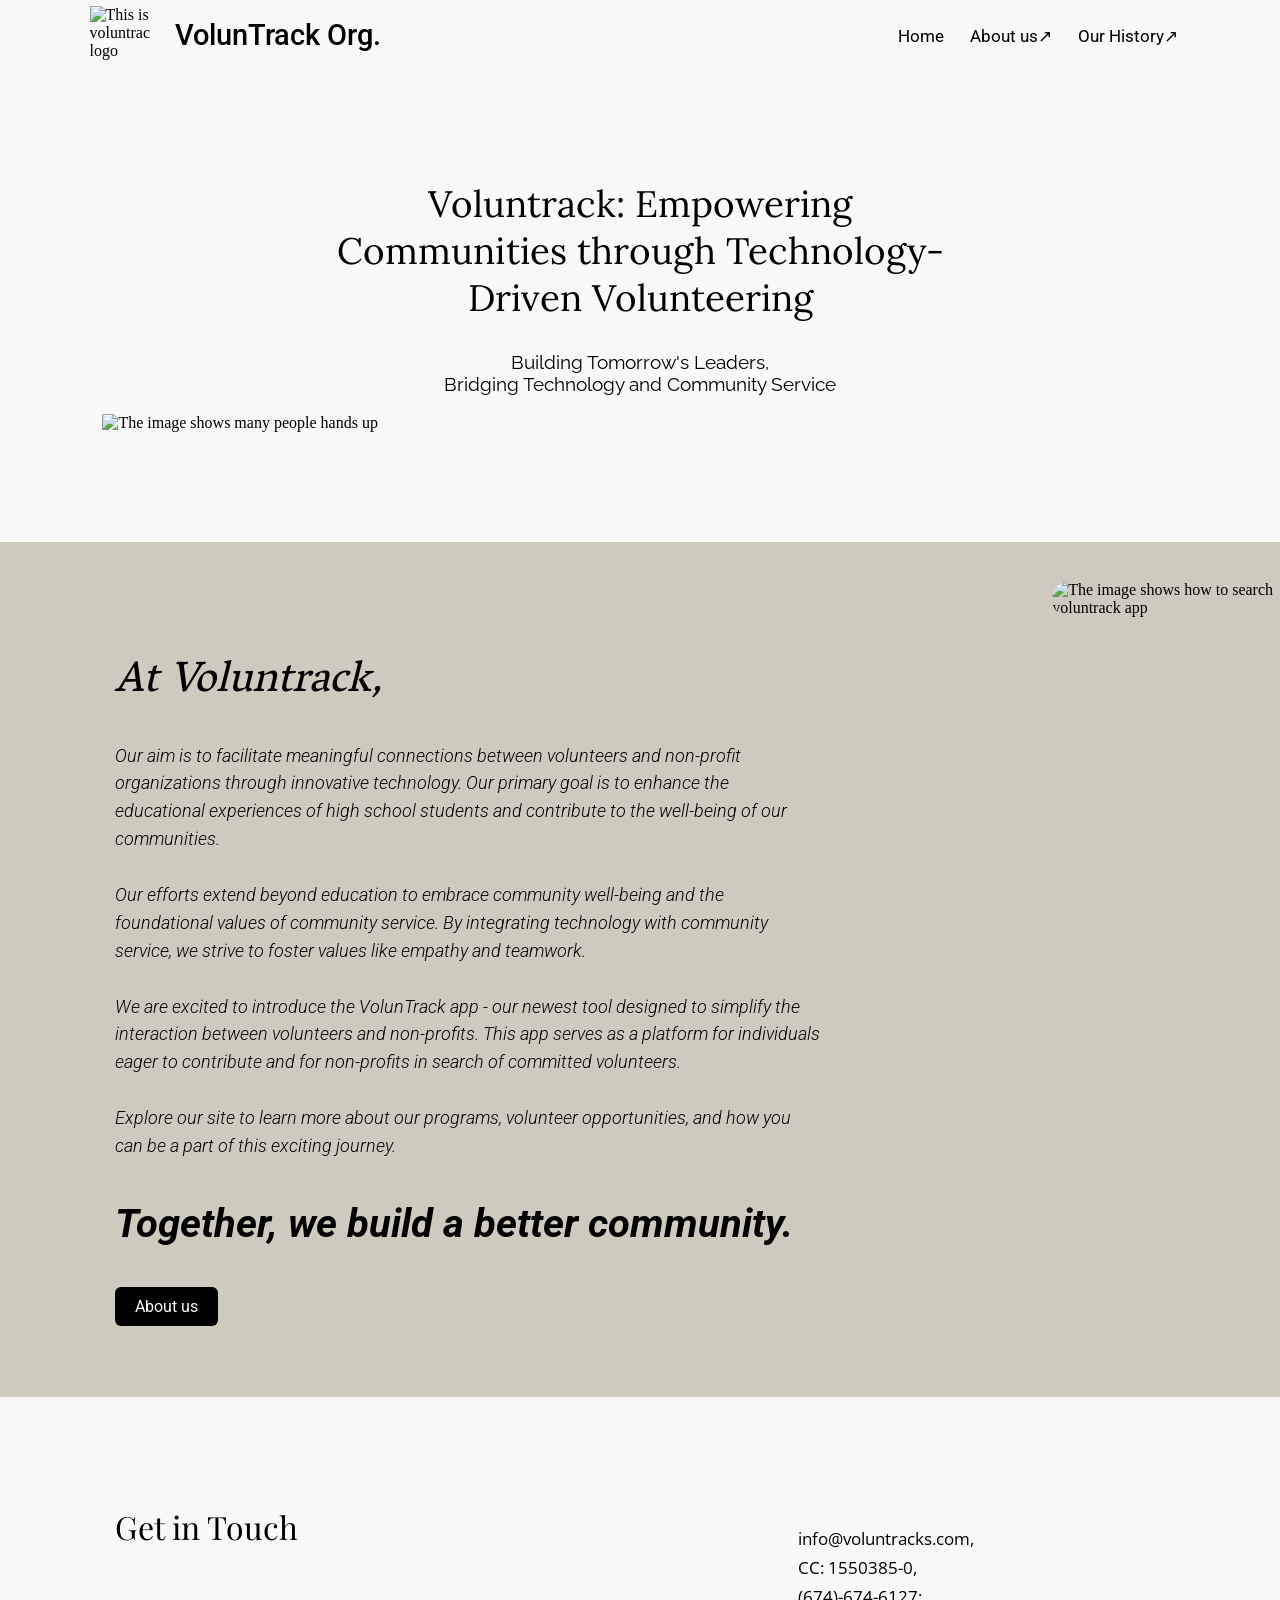
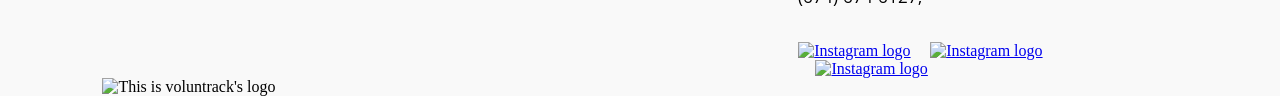
==== homepage.html @ 7f3a914d "Add files via upload" ====
<!DOCTYPE html>
<html lang="EN">
<head>
    <meta charset="UTF-8">
    <title>VolunTracks Org.</title>
    <!-- Link to the external CSS stylesheet -->
    <link rel="stylesheet" href="./style.css">
    <link rel="preconnect" href="https://fonts.googleapis.com">
    <link rel="preconnect" href="https://fonts.gstatic.com" crossorigin>
    <link href="https://fonts.googleapis.com/css2?family=Roboto:ital,wght@0,100;0,300;0,400;0,500;0,700;0,900;1,100;1,300;1,400;1,500;1,700;1,900&display=swap" rel="stylesheet">
    <!-- The link to the h2 font family-->
    <link href="https://fonts.googleapis.com/css2?family=Lora:ital,wght@0,400..700;1,400..700&display=swap" rel="stylesheet">
    <!--This is the link to the h3 font family-->
    <link href="https://fonts.googleapis.com/css2?family=Lora:ital,wght@0,400..700;1,400..700&family=Raleway:ital,wght@0,100..900;1,100..900&display=swap" rel="stylesheet">
    <!-- link to second paragraph title font family-->
    <link href="https://fonts.googleapis.com/css2?family=Lora:ital,wght@0,400..700;1,400..700&family=Raleway:ital,wght@0,100..900;1,100..900&family=Vesper+Libre:wght@400;500;700;900&display=swap" rel="stylesheet">
    <!--link to second paragraph text font family -->
    <link href="https://fonts.googleapis.com/css2?family=Roboto:ital,wght@0,100;0,300;0,400;0,500;0,700;0,900;1,100;1,300;1,400;1,500;1,700&display=swap" rel="stylesheet">
    <!--link to second paragraph end-->
    <link href="https://fonts.googleapis.com/css2?family=Heebo:wght@100..900&family=Playwrite+AU+QLD:wght@100..400&family=Roboto:ital,wght@0,100;0,300;0,400;0,500;0,700;0,900;1,100;1,300;1,400;1,500;1,700&display=swap" rel="stylesheet">
    <!--link to the third part "Get in Touth"-->
    <link href="https://fonts.googleapis.com/css2?family=Heebo:wght@100..900&family=Playfair+Display:ital,wght@0,400..900;1,400..900&family=Playwrite+AU+QLD:wght@100..400&family=Roboto:ital,wght@0,100;0,300;0,400;0,500;0,700;0,900;1,100;1,300;1,400;1,500;1,700;1,900&display=swap" rel="stylesheet">
    <!--link to the information-->
    <link href="https://fonts.googleapis.com/css2?family=Heebo:wght@100..900&family=Open+Sans:ital,wght@0,300..800;1,300..800&family=Playfair+Display:ital,wght@0,400..900;1,400..900&family=Playwrite+AU+QLD:wght@100..400&family=Roboto:ital,wght@0,100;0,300;0,400;0,500;0,700;0,900;1,100;1,300;1,400;1,500;1,700;1,900&display=swap" rel="stylesheet">

</head>
<body>
    <!--use a div to make a group at top of the website-->
    <div>
        <!-- Add voluntrack logo at top-left corner of the website-->
        <img id="logo" src="./Images/voluntrack image.png " alt="This is voluntracks' logo">
        <h1 id="title" draggable="true">VolunTrack Org.</h1>
        <!-- Add 3 links to the top-right corner connect to other webpages-->     
        <a class="link" id="ourhistory" href="Our history.html">Our History↗</a>
        <a class="link" href="About us.html">About us↗</a>
        <a class="link" href="homepage.html">Home</a>
    </div>
    <!-- make a new group, add the middle text in the group-->
    <div>
        <h2>
            Voluntrack: Empowering
            <br/>
            Communities through Technology-
            <br/>
            Driven Volunteering
        </h2>
        <h3>
            Building Tomorrow's Leaders,
            <br/>
            Bridging Technology and Community Service
        </h3>
    </div>
    <div>
        <img id="handsup" src="./Images/handsup.png" alt="The image shows many people hands up">
    </div>
    <!--add a group of second part-->
    <div id="second">
        <div id="second-content">
            <div id="second-paragraph">
                <p id="second-paragraph-title">At Voluntrack,</p>
                <p id="second-paragraph-text">
                    Our aim is to facilitate meaningful connections between volunteers and non-profit organizations 
                    through innovative technology. Our primary goal is to enhance the educational experiences of high school students and 
                    contribute to the well-being of our communities.
                    <br/>
                    <br/>
                    Our efforts extend beyond education to embrace community well-being and the foundational values of community service. 
                    By integrating technology with community service, we strive to foster values like empathy and teamwork.
                    <br/>
                    <br/>
                    We are excited to introduce the VolunTrack app - our newest tool designed to simplify the interaction between volunteers 
                    and non-profits. This app serves as a platform for individuals eager to contribute and for non-profits in search of 
                    committed volunteers.
                    <br/>
                    <br/>
                    Explore our site to learn more about our programs, volunteer opportunities, and how you can be a part of this exciting 
                    journey.
                    <br/>
                </p>
                <p id="second-paragraph-end">Together, we build a better community.</p>
                <a id="second-paragraph-button" href="About us.html">About us</a>
            </div>
            <div id="intro-image-container">
                <img id="Intro" src="./Images/IntroVoluntrack.png" alt="The image shows how to search voluntrack app">
            </div>
        </div>
    </div>
    <div id="third">
        <p id="touth">Get in Touch</p>
        <div id="contact-info">
            <p id="thirdparagraph">
                info@voluntracks.com,
                <br/>
                CC: 1550385-0,
                <br/>
                (674)-674-6127;
            </p>
            <a id="inslogo" href="https://www.instagram.com/voluntrack/"> <img src="./Images/inslogo1.png" alt="Instagram logo"/></a>
            <a id="inlogo" href="https://www.linkedin.com/company/voluntrackm"> <img src="./Images/in.png" alt="Instagram logo"/></a>
            <a id="githublogo" href="https://github.com/VolunTrack"> <img src="./Images/github.png" alt="Instagram logo"/></a>
        </div>
    </div>
    <div id = "footer">
        <div>
            <img id = "footlogo" src="./Images/voluntrack image.png" alt="This is voluntrack's logo">
        </div>
    </div>
</body>
</html>
---- style.css ----
html, body {
    height: 100%;
    width: 100%;
    margin: 0;
    padding: 0;
    background-color: #f9f9f9;
}
#logo {
    width: 60px;
    height: 60px;
    float: left;
    margin-left: 7%;
    margin-top: 0.5%;
}
#title {
    display: inline-block;
    margin-top: 1%;
    margin-left: 2%;
    background-color: var(--wp--preset--color--base);
    color: var(--wp--preset--color--contrast);
    font-family: var(--wp--preset--font-family--body);
    font-size: var(--wp--preset--font-size--medium);
    font-style: normal;
    font-weight: 400;
    line-height: 1.55;
    --wp--style--root--padding-top: 0px;
    --wp--style--root--padding-right: var(--wp--preset--spacing--50);
    --wp--style--root--padding-bottom: 0px;
    --wp--style--root--padding-left: var(--wp--preset--spacing--50);
    font-size: 29px;
    font-family: "Roboto", sans-serif;
    font-weight: 500;
    font-style: normal;
}
#ourhistory {
    margin-right: 8%;
}
.link {
    margin-left: 2%;
    margin-top: 2%;
    color: black;
    text-decoration: none;
    font-family: "Roboto", sans-serif;
    font-weight: 405;
    font-style: normal;
    font-size: 17px;
    float: right;
}
h2 {
    font-family: "Lora", serif;
    font-optical-sizing: auto;
    font-weight: 400;
    font-style: normal;
    text-align: center;
    font-size: 2.3rem;
    margin-top: 8%;
}
h3 {
    text-align: center;
    font-family: "Raleway", sans-serif;
    font-optical-sizing: auto;
    font-weight: 400;
    font-style: normal;
}
#handsup {
    margin-left: 8%;
    width: 85%;
    height: 65%;
    padding-bottom: 10px;
}
#second {
    background-color: #cfcabe;
    margin-left: 0;
    margin-right: 0;
    margin-top:100px;
}
#second-content {
    display: flex;
    align-items: flex-start;
    justify-content: space-between;
    margin-left:9%;
}
#second-paragraph {
    width: 70%;
    font-style:italic;
}
#second-paragraph-title {
    font-family: "Vesper Libre", serif;
    font-weight: 400;
    font-size: 2.7rem;
    padding-top: 8%;
    padding-bottom: 0;
    margin-bottom:0;
}
#second-paragraph-text {
    font-family: "Roboto", sans-serif;
    font-weight: 300;
    line-height: 1.55;
    font-size: 18px;
}
#second-paragraph-end {
    font-family: "Roboto", sans-serif;
    font-weight: 700;
    font-size: 2.5rem;
}
#second-paragraph-button {
    display: inline-block;
    background-color: #000; /* Black background */
    color: #fff; /* White text */
    padding: 10px 20px; /* Padding for the button */
    text-decoration: none; /* Remove underline from the link */
    font-family: "Roboto", sans-serif; /* Use the Roboto font family */
    font-size: 1rem; /* Font size */
    border-radius: 6px; /* Rounded corners */
    text-align: center;
    font-style: normal;
    margin-bottom: 10%;
}
#Intro {
    width: 55%;
    height:120%;
    margin-left: 18%;
    border-radius: 20px;;
    margin-top:14%;
    margin-bottom:80px;
}
#intro-image-container{
    padding-left:180px;
}
#third {
    display: flex;
    margin-left: 9%;
    margin-top: 6%;
}
#touth {
    font-family: "Playfair Display", serif;
    font-optical-sizing: auto;
    font-weight: 400;
    font-style: normal;
    font-size: 2rem;
    margin-bottom: 20px; /* Add some space below the title */
}
#thirdparagraph {
    font-size: 17px;
    font-family: "Open Sans", sans-serif;
    font-optical-sizing: auto;
    font-weight: 400;
    font-style: normal;
    line-height: 1.7;
    margin-top: 15%;
    margin-bottom: 30px;
}
#contact-info{
    margin-left:500px;
}
#inslogo img{
    height:8%;
}
#inlogo img{
    height:8%;
}
#inlogo {
    margin-left:4.5%;
}
#githublogo img{
    height:8%;
}
#githublogo {
    margin-left:5%;
}
#footer{
    margin-left:8%;
    margin-left:8%;
}
#footlogo{
    width:7%;
}
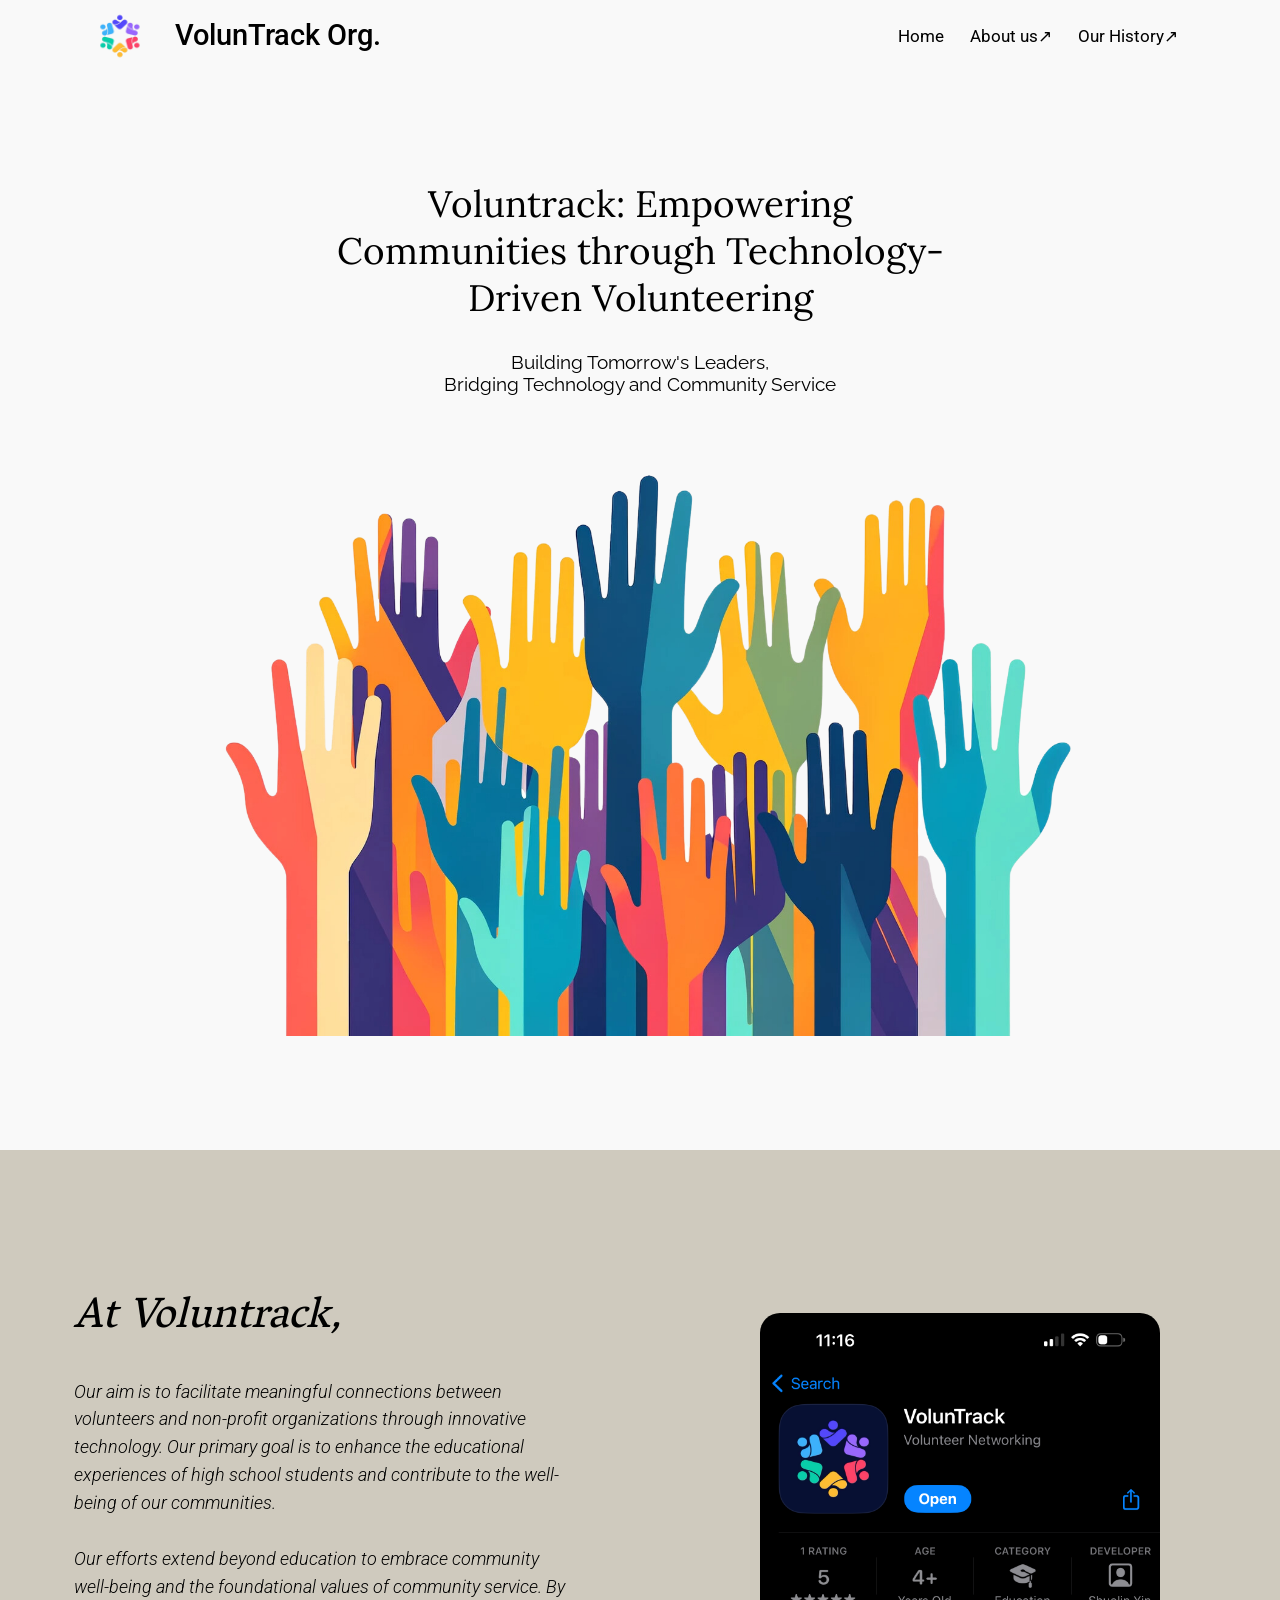
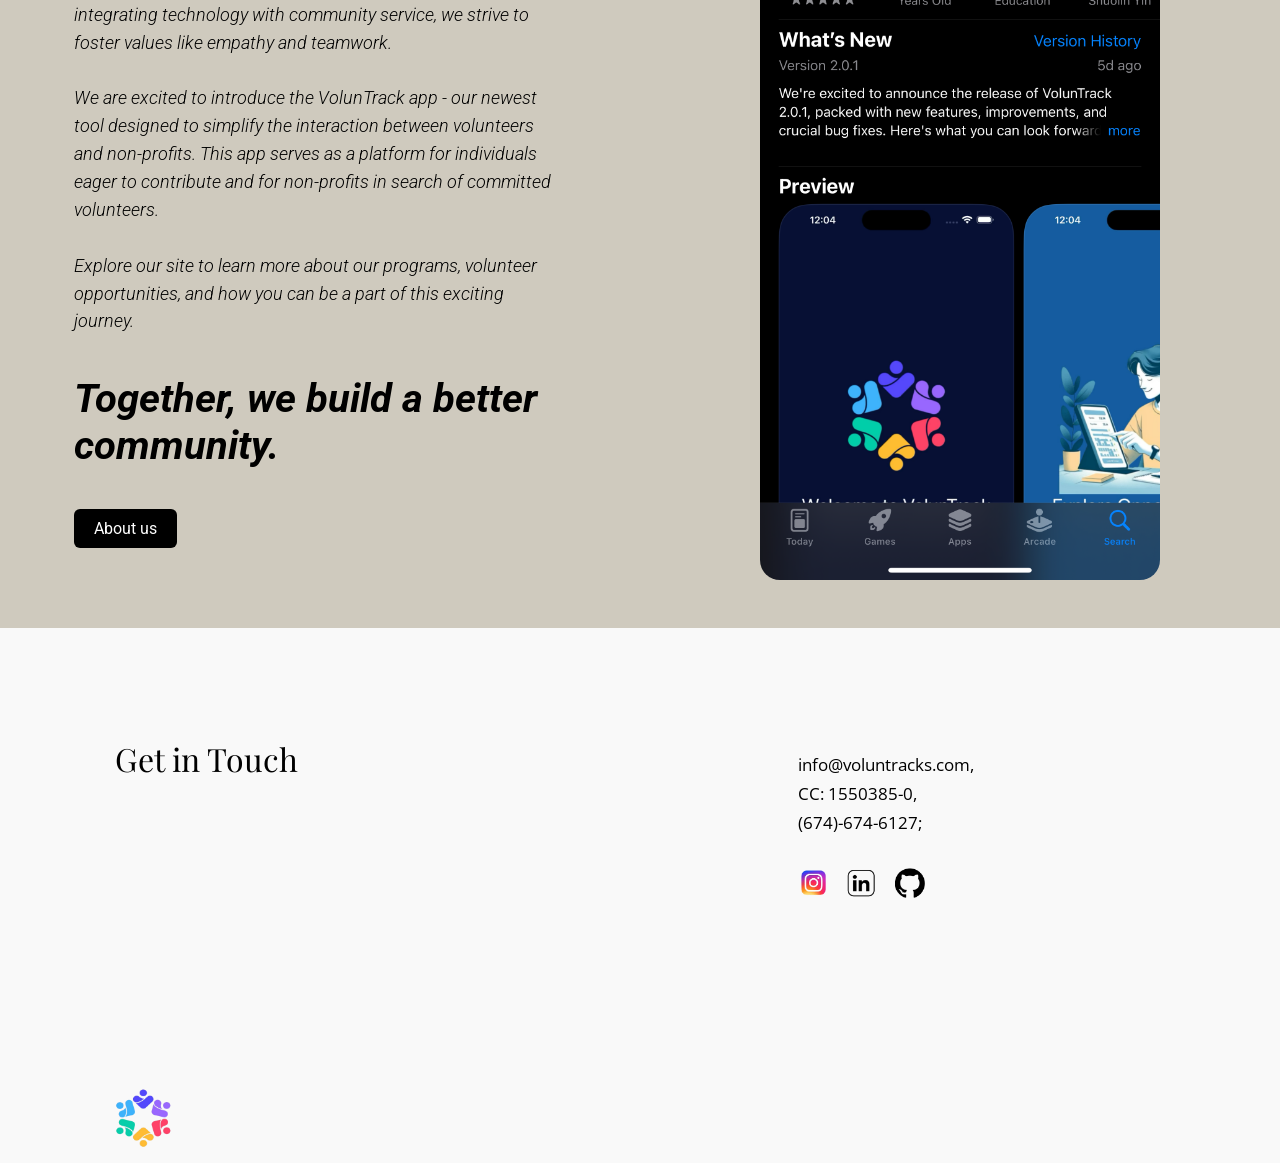
==== commit b74d4f48: "fix bug for adapting different window sizes" ====
--- a/homepage.html
+++ b/homepage.html
@@ -2,6 +2,7 @@
 <html lang="EN">
 <head>
     <meta charset="UTF-8">
+    <meta name="viewport" content="width=device-width, initial-scale=1.0">
     <title>VolunTracks Org.</title>
     <!-- Link to the external CSS stylesheet -->
     <link rel="stylesheet" href="./style.css">
@@ -81,7 +82,7 @@
                 <a id="second-paragraph-button" href="About us.html">About us</a>
             </div>
             <div id="intro-image-container">
-                <img id="Intro" src="./Images/IntroVoluntrack.png" alt="The image shows how to search voluntrack app">
+                <img id="Intro" src="./Images/IntroVoluntrack.png" alt="The image shows how to search voluntrack app" width="400px">
             </div>
         </div>
     </div>
@@ -100,9 +101,9 @@
             <a id="githublogo" href="https://github.com/VolunTrack"> <img src="./Images/github.png" alt="Instagram logo"/></a>
         </div>
     </div>
-    <div id = "footer">
+    <div id="footer">
         <div>
-            <img id = "footlogo" src="./Images/voluntrack image.png" alt="This is voluntrack's logo">
+            <img id="footlogo" src="./Images/voluntrack image.png" alt="This is voluntrack's logo">
         </div>
     </div>
 </body>
--- a/style.css
+++ b/style.css
@@ -1,3 +1,9 @@
+/*
+###########################################################################
+以下是默认样式
+Default styles
+*/
+
 html, body {
     height: 100%;
     width: 100%;
@@ -75,33 +81,45 @@
     margin-top:100px;
 }
 #second-content {
-    display: flex;
-    align-items: flex-start;
-    justify-content: space-between;
-    margin-left:9%;
+    display: grid;
+    grid-template-columns: 1fr 1fr;
+    align-items: stretch;
+    /* justify-content: space-between; */
+    width: 100%;
+    height: auto;
+    /* margin-left:9%; */
 }
 #second-paragraph {
-    width: 70%;
-    font-style:italic;
+    flex: 1;
+    box-sizing: border-box;
+    padding: 20px;
+    font-style: italic;
 }
 #second-paragraph-title {
     font-family: "Vesper Libre", serif;
     font-weight: 400;
     font-size: 2.7rem;
-    padding-top: 8%;
+    /* padding-top: 8%; */
     padding-bottom: 0;
     margin-bottom:0;
+    margin-top: 18%;
+    margin-left: 9%;
+    margin-right: 9%;
 }
 #second-paragraph-text {
     font-family: "Roboto", sans-serif;
     font-weight: 300;
     line-height: 1.55;
     font-size: 18px;
+    margin-left: 9%;
+    margin-right: 9%;
 }
 #second-paragraph-end {
     font-family: "Roboto", sans-serif;
     font-weight: 700;
     font-size: 2.5rem;
+    margin-left: 9%;
+    margin-right: 9%;
 }
 #second-paragraph-button {
     display: inline-block;
@@ -115,17 +133,26 @@
     text-align: center;
     font-style: normal;
     margin-bottom: 10%;
+    margin-left: 9%;
+    margin-right: 9%;
+}
+#intro-image-container{
+    display: flex;
+    flex: 1;
+    box-sizing: border-box;
+    /* padding: 20px; */
+    align-items: center;
+    justify-content: center;
+    /* height: auto; */
 }
 #Intro {
-    width: 55%;
-    height:120%;
-    margin-left: 18%;
+    /* height: 120%; */
     border-radius: 20px;;
-    margin-top:14%;
-    margin-bottom:80px;
-}
-#intro-image-container{
-    padding-left:180px;
+    align-items: center;
+    justify-content: center;
+    max-width: 70%;
+    height: auto;
+    margin-top: 18%;
 }
 #third {
     display: flex;
@@ -174,4 +201,180 @@
 }
 #footlogo{
     width:7%;
-}+}
+
+/*
+###########################################################################
+以下是响应式样式
+针对于小于600px的屏幕
+Responsive styles
+For screens smaller than 600px
+*/
+@media only screen and (max-width: 675px) {
+    #title {
+        margin-left: -9999px;
+    }
+    .link {
+        margin-left: 2%;
+        margin-top: 2%;
+        color: black;
+        text-decoration: none;
+        font-family: "Roboto", sans-serif;
+        font-weight: 405;
+        font-style: normal;
+        font-size: 17px;
+        float: right;
+    }
+    #second-content {
+        display: flex;
+        flex-direction: column;
+        align-items: center;
+        justify-content: center;
+        margin-left: auto;
+    }
+    #second-paragraph {
+        flex: 1;
+        box-sizing: border-box;
+        padding: 20px;
+        font-style: italic;
+    }
+    #second-paragraph-title {
+        font-family: "Vesper Libre", serif;
+        font-weight: 400;
+        font-size: 2.7rem;
+        /* padding-top: 8%; */
+        padding-bottom: 0;
+        margin-bottom:0;
+        margin-top: 18%;
+        margin-left: 9%;
+        margin-right: 9%;
+    }
+    #second-paragraph-text {
+        font-family: "Roboto", sans-serif;
+        font-weight: 300;
+        line-height: 1.55;
+        font-size: 18px;
+        margin-left: 9%;
+        margin-right: 9%;
+    }
+    #second-paragraph-end {
+        font-family: "Roboto", sans-serif;
+        font-weight: 700;
+        font-size: 2.5rem;
+        margin-left: 9%;
+        margin-right: 9%;
+    }
+    #second-paragraph-button {
+        display: inline-block;
+        background-color: #000; /* Black background */
+        color: #fff; /* White text */
+        padding: 10px 20px; /* Padding for the button */
+        text-decoration: none; /* Remove underline from the link */
+        font-family: "Roboto", sans-serif; /* Use the Roboto font family */
+        font-size: 1rem; /* Font size */
+        border-radius: 6px; /* Rounded corners */
+        text-align: center;
+        font-style: normal;
+        margin-bottom: 10%;
+        margin-left: 9%;
+        margin-right: 9%;
+    }
+    #intro-image-container{
+        padding-left: 0px;
+        display: flex;
+        align-items: center;
+        justify-content: center;
+    }
+    #Intro {
+        width: 70%;
+        border-radius: 20px;
+        margin: 0px;
+        /* margin-top: 9%; */
+        margin-bottom: 9%;
+        margin-bottom: 80px;
+    }
+    #contact-info{
+        margin-left:auto;
+    }
+}
+
+/*
+###########################################################################
+以下是响应式样式
+针对于大于600px小于768px的屏幕
+Responsive styles
+For screens between 601px and 950px
+*/
+@media only screen and (min-width: 676px) and (max-width: 950px) {
+    #second-content {
+        display: flex;
+        flex-direction: column;
+        align-items: center;
+        justify-content: center;
+        margin-left: auto;
+    }
+    #second-paragraph {
+        flex: 1;
+        box-sizing: border-box;
+        padding: 9%;
+        font-style: italic;
+    }
+    #second-paragraph-title {
+        font-family: "Vesper Libre", serif;
+        font-weight: 400;
+        font-size: 2.7rem;
+        /* padding-top: 8%; */
+        padding-bottom: 0;
+        margin-bottom:0;
+        margin-top: 18%;
+        margin-left: 9%;
+        margin-right: 9%;
+    }
+    #second-paragraph-text {
+        font-family: "Roboto", sans-serif;
+        font-weight: 300;
+        line-height: 1.55;
+        font-size: 18px;
+        margin-left: 9%;
+        margin-right: 9%;
+    }
+    #second-paragraph-end {
+        font-family: "Roboto", sans-serif;
+        font-weight: 700;
+        font-size: 2.5rem;
+        margin-left: 9%;
+        margin-right: 9%;
+    }
+    #second-paragraph-button {
+        display: inline-block;
+        background-color: #000; /* Black background */
+        color: #fff; /* White text */
+        padding: 10px 20px; /* Padding for the button */
+        text-decoration: none; /* Remove underline from the link */
+        font-family: "Roboto", sans-serif; /* Use the Roboto font family */
+        font-size: 1rem; /* Font size */
+        border-radius: 6px; /* Rounded corners */
+        text-align: center;
+        font-style: normal;
+        margin-bottom: 10%;
+        margin-left: 9%;
+        margin-right: 9%;
+    }
+    #intro-image-container{
+        padding-left: 0px;
+        display: flex;
+        align-items: center;
+        justify-content: center;
+    }
+    #Intro {
+        width: 70%;
+        border-radius: 20px;
+        margin: 0px;
+        /* margin-top: 9%; */
+        margin-bottom: 9%;
+        margin-bottom: 80px;
+    }
+    #contact-info{
+        margin-left:auto;
+    }
+}
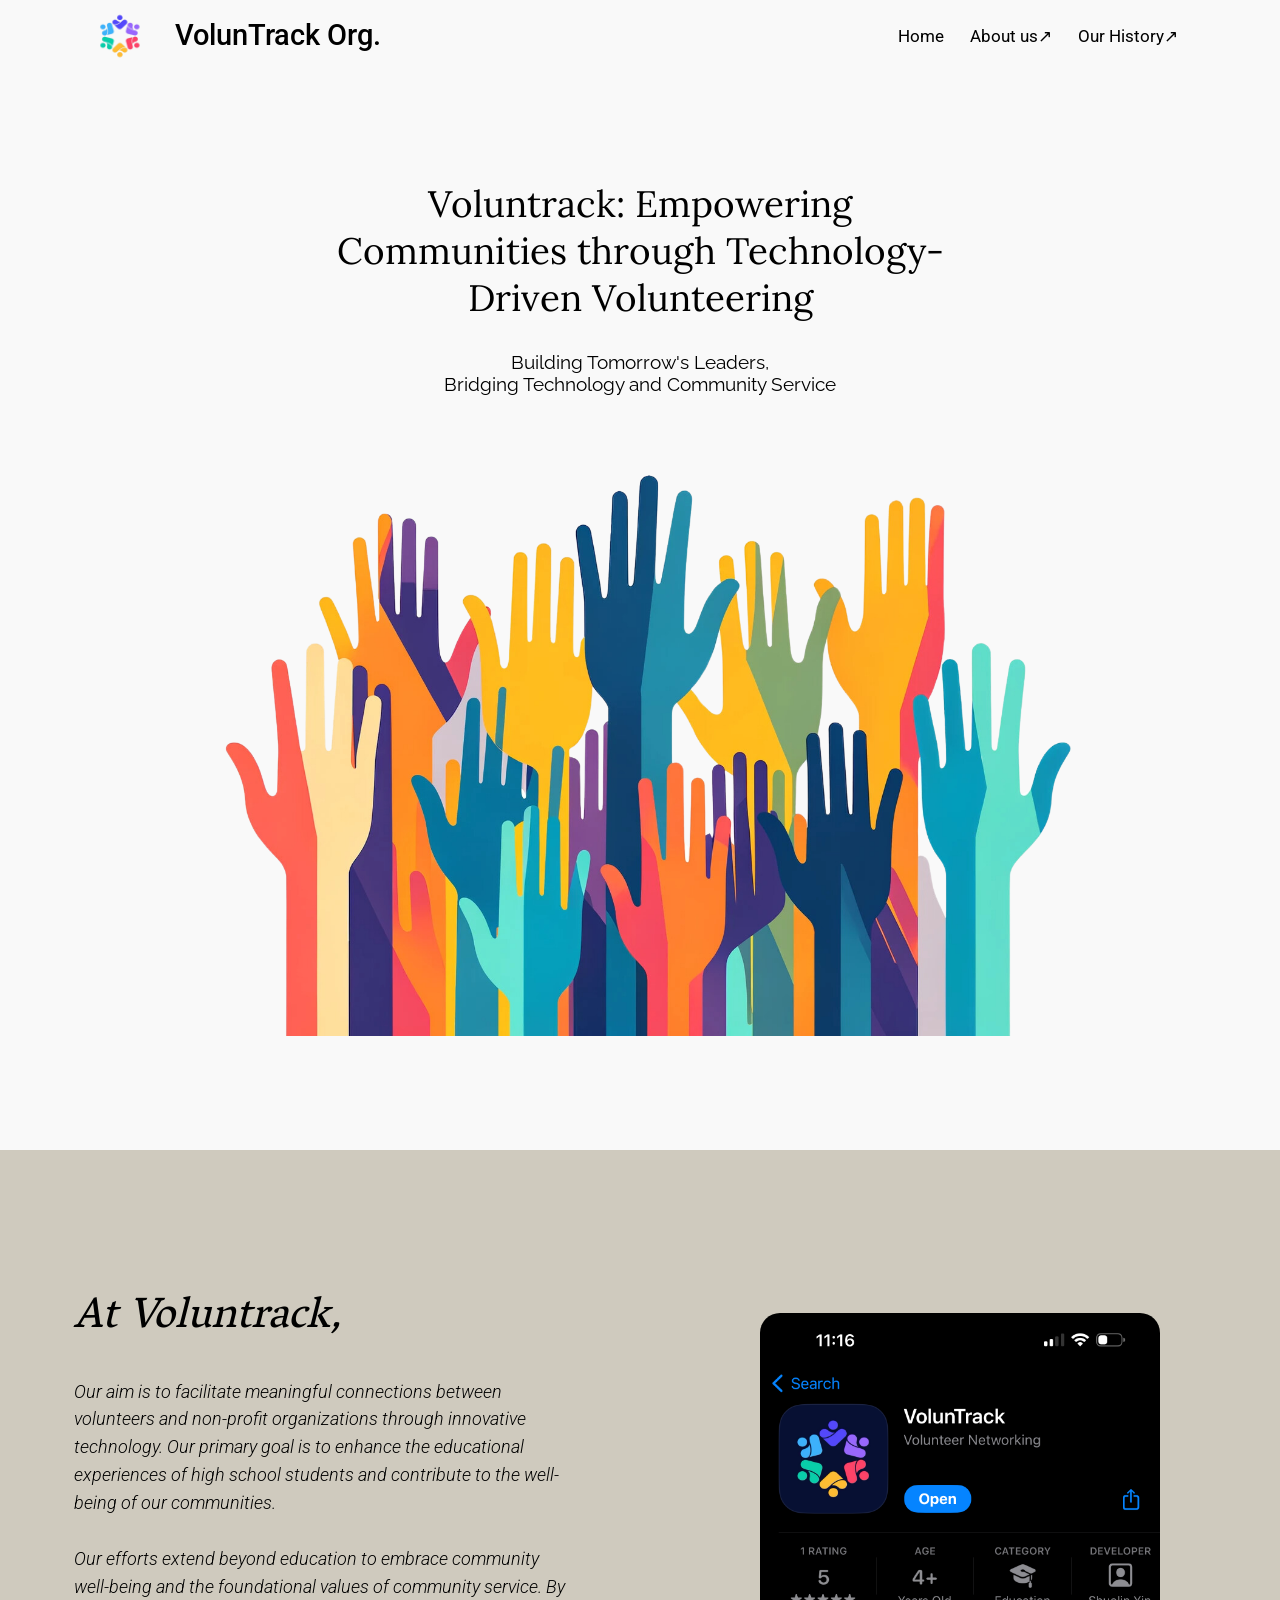
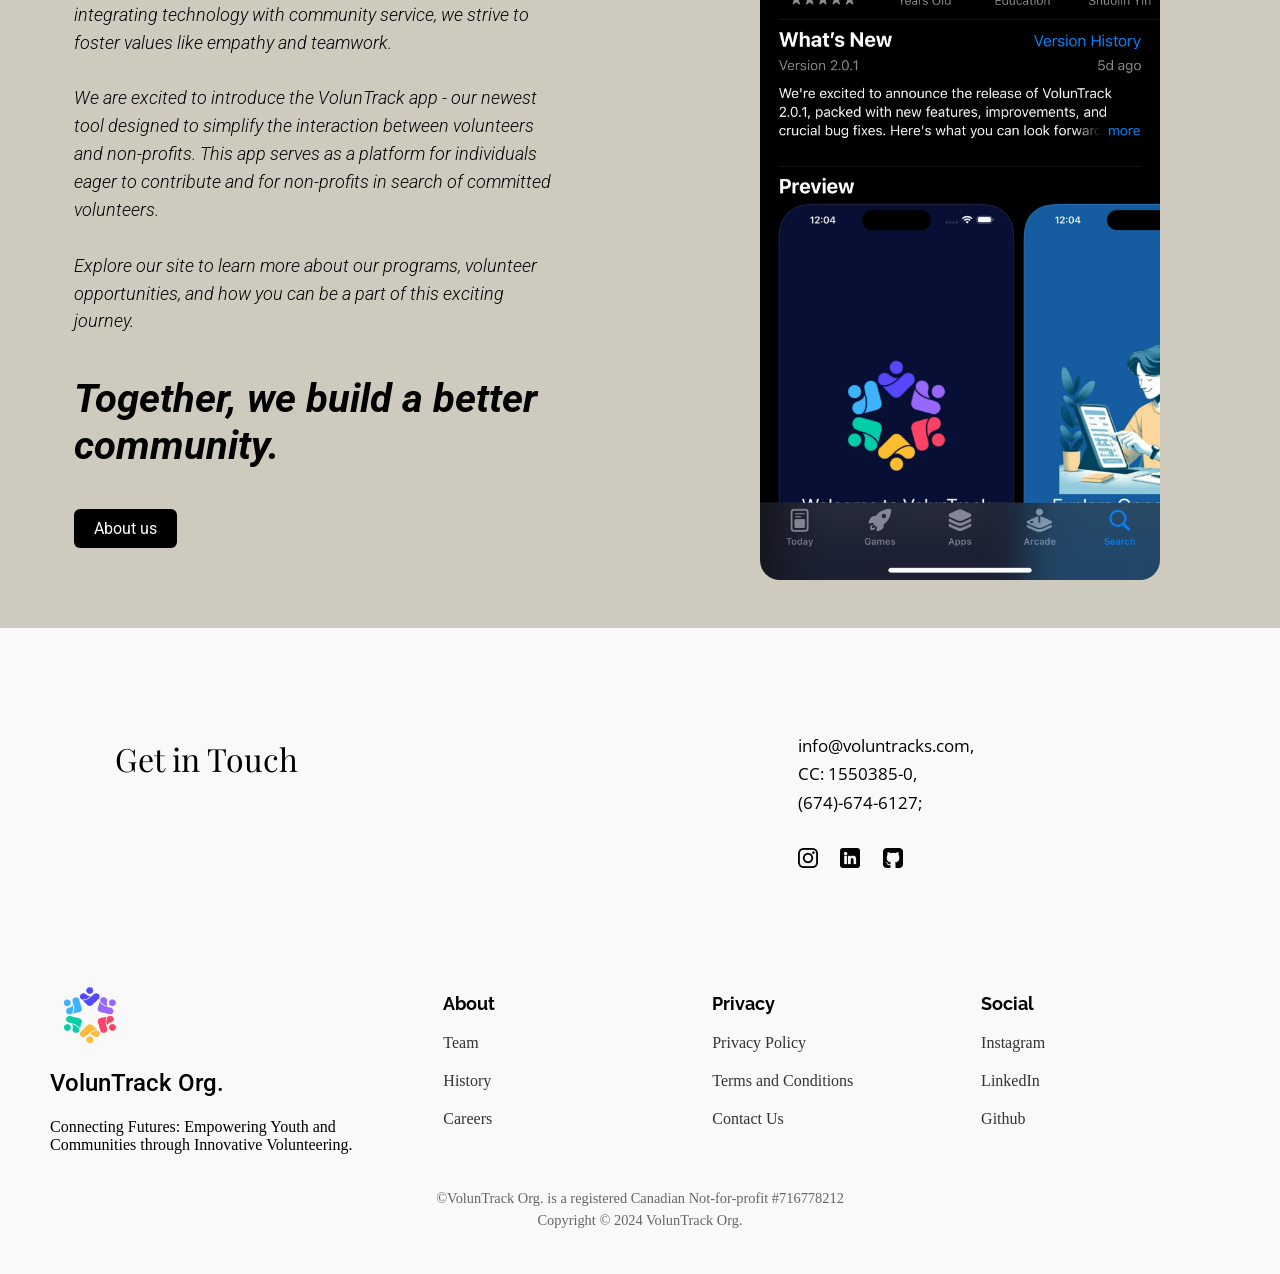
==== commit 37174716: "update all pages to align styles" ====
--- a/homepage.html
+++ b/homepage.html
@@ -96,15 +96,53 @@
                 <br/>
                 (674)-674-6127;
             </p>
-            <a id="inslogo" href="https://www.instagram.com/voluntrack/"> <img src="./Images/inslogo1.png" alt="Instagram logo"/></a>
-            <a id="inlogo" href="https://www.linkedin.com/company/voluntrackm"> <img src="./Images/in.png" alt="Instagram logo"/></a>
-            <a id="githublogo" href="https://github.com/VolunTrack"> <img src="./Images/github.png" alt="Instagram logo"/></a>
-        </div>
-    </div>
-    <div id="footer">
-        <div>
-            <img id="footlogo" src="./Images/voluntrack image.png" alt="This is voluntrack's logo">
+            <a id="inslogo" href="https://www.instagram.com/voluntrack/"> <img src="./Images/instagram-logo.png" alt="Instagram logo"/></a>
+            <a id="inlogo" href="https://www.linkedin.com/company/voluntrackm"> <img src="./Images/linkedin-logo.png" alt="Instagram logo"/></a>
+            <a id="githublogo" href="https://github.com/VolunTrack"> <img src="./Images/github-logo.png" alt="Instagram logo"/></a>
         </div>
     </div>
 </body>
+
+<!-- Footer Section -->
+<footer id="footer">
+    <div class="footer-container">
+        <div class="footer-column">
+            <img src="./Images/voluntrack image.png" alt="Voluntrack Logo" id="footer-logo">
+            <h1 id="footer-title" draggable="true">VolunTrack Org.</h1>
+            <p>
+                Connecting Futures: Empowering Youth and Communities through Innovative Volunteering.
+            </p>
+        </div>
+        <div class="footer-column">
+            <h3>About</h3>
+            <ul>
+                <li><a href="About us.html">Team</a></li>
+                <li><a href="Our history.html">History</a></li>
+                <li><a href="Our history.html">Careers</a></li>
+            </ul>
+        </div>
+        <div class="footer-column">
+            <h3>Privacy</h3>
+            <ul>
+                <li><a href="https://www.privacypolicies.com/live/5041e2f7-894a-4717-be5e-3c7912c9d110">Privacy Policy</a></li>
+                <li><a href="https://www.privacypolicies.com/live/5041e2f7-894a-4717-be5e-3c7912c9d110">Terms and Conditions</a></li>
+                <li><a href="Terms of Service.html">Contact Us</a></li>
+            </ul>
+        </div>
+        <div class="footer-column">
+            <h3>Social</h3>
+            <ul>
+                <li><a href="https://www.instagram.com/voluntrack/">Instagram</a></li>
+                <li><a href="https://www.linkedin.com/company/voluntrackm">LinkedIn</a></li>
+                <li><a href="https://github.com/VolunTrack">Github</a></li>
+            </ul>
+        </div>
+    </div>
+    <div class="footer-text">
+        <p>©VolunTrack Org. is a registered Canadian Not-for-profit #716778212</p>
+        <p>Copyright © 2024 VolunTrack Org.</p>
+    </div>
+</footer>
+
+
 </html>
--- a/style.css
+++ b/style.css
@@ -38,6 +38,28 @@
     font-weight: 500;
     font-style: normal;
 }
+
+#footer-title {
+    display: inline-block;
+    margin-top: 1%;
+    margin-bottom: 0;
+    background-color: var(--wp--preset--color--base);
+    color: var(--wp--preset--color--contrast);
+    font-family: var(--wp--preset--font-family--body);
+    font-size: var(--wp--preset--font-size--medium);
+    font-style: normal;
+    font-weight: 400;
+    line-height: 1.55;
+    --wp--style--root--padding-top: 0px;
+    --wp--style--root--padding-right: var(--wp--preset--spacing--50);
+    --wp--style--root--padding-bottom: 0px;
+    --wp--style--root--padding-left: var(--wp--preset--spacing--50);
+    font-size: 18px;
+    font-family: "Roboto", sans-serif;
+    font-weight: 500;
+    font-style: normal;
+}
+
 #ourhistory {
     margin-right: 8%;
 }
@@ -179,15 +201,18 @@
 }
 #contact-info{
     margin-left:500px;
+    height: 250px;
 }
 #inslogo img{
     height:8%;
+    margin-right: 10px;
 }
 #inlogo img{
     height:8%;
 }
 #inlogo {
     margin-left:4.5%;
+    margin-right: 10px;
 }
 #githublogo img{
     height:8%;
@@ -195,12 +220,77 @@
 #githublogo {
     margin-left:5%;
 }
-#footer{
-    margin-left:8%;
-    margin-left:8%;
-}
-#footlogo{
-    width:7%;
+#footer {
+    padding: 20px 0;
+    text-align: center;
+}
+
+.footer-container {
+    display: flex;
+    justify-content: space-between;
+    max-width: 1200px;
+    margin: 0 auto;
+    padding: 0 20px;
+}
+
+.footer-column {
+    flex: 1;
+    padding: 0 10px;
+    text-align: left; /* Aligns content to the left within each column */
+}
+
+.footer-column:first-child {
+    flex: 1.5; /* Makes the first column twice as wide as the others */
+}
+
+.footer-column h3 {
+    font-size: 1.1rem;
+    font-weight: bold;
+    margin-bottom: 20px;
+    text-align: left; /* Ensures that the heading text aligns to the left */
+}
+
+.footer-column ul {
+    list-style: none;
+    padding: 0;
+    margin: 0;
+}
+
+.footer-column ul li {
+    margin-bottom: 20px;
+}
+
+.footer-column ul li a {
+    text-decoration: none;
+    color: #333;
+}
+
+.footer-column ul li a:hover {
+    text-decoration: underline;
+}
+
+#footer-logo {
+    max-width: 80px;
+    height: auto; /* Ensures the height scales proportionally */
+    display: block;
+    margin: 0; /* Removes centering */
+}
+
+#footer-title {
+    font-size: 1.5rem;
+    margin-top: 10px;
+}
+
+.footer-text {
+    margin-top: 20px;
+    padding-bottom: 20px;
+    text-align: center;
+}
+
+.footer-text p {
+    margin: 5px 0;
+    font-size: 0.9rem;
+    color: #666;
 }
 
 /*
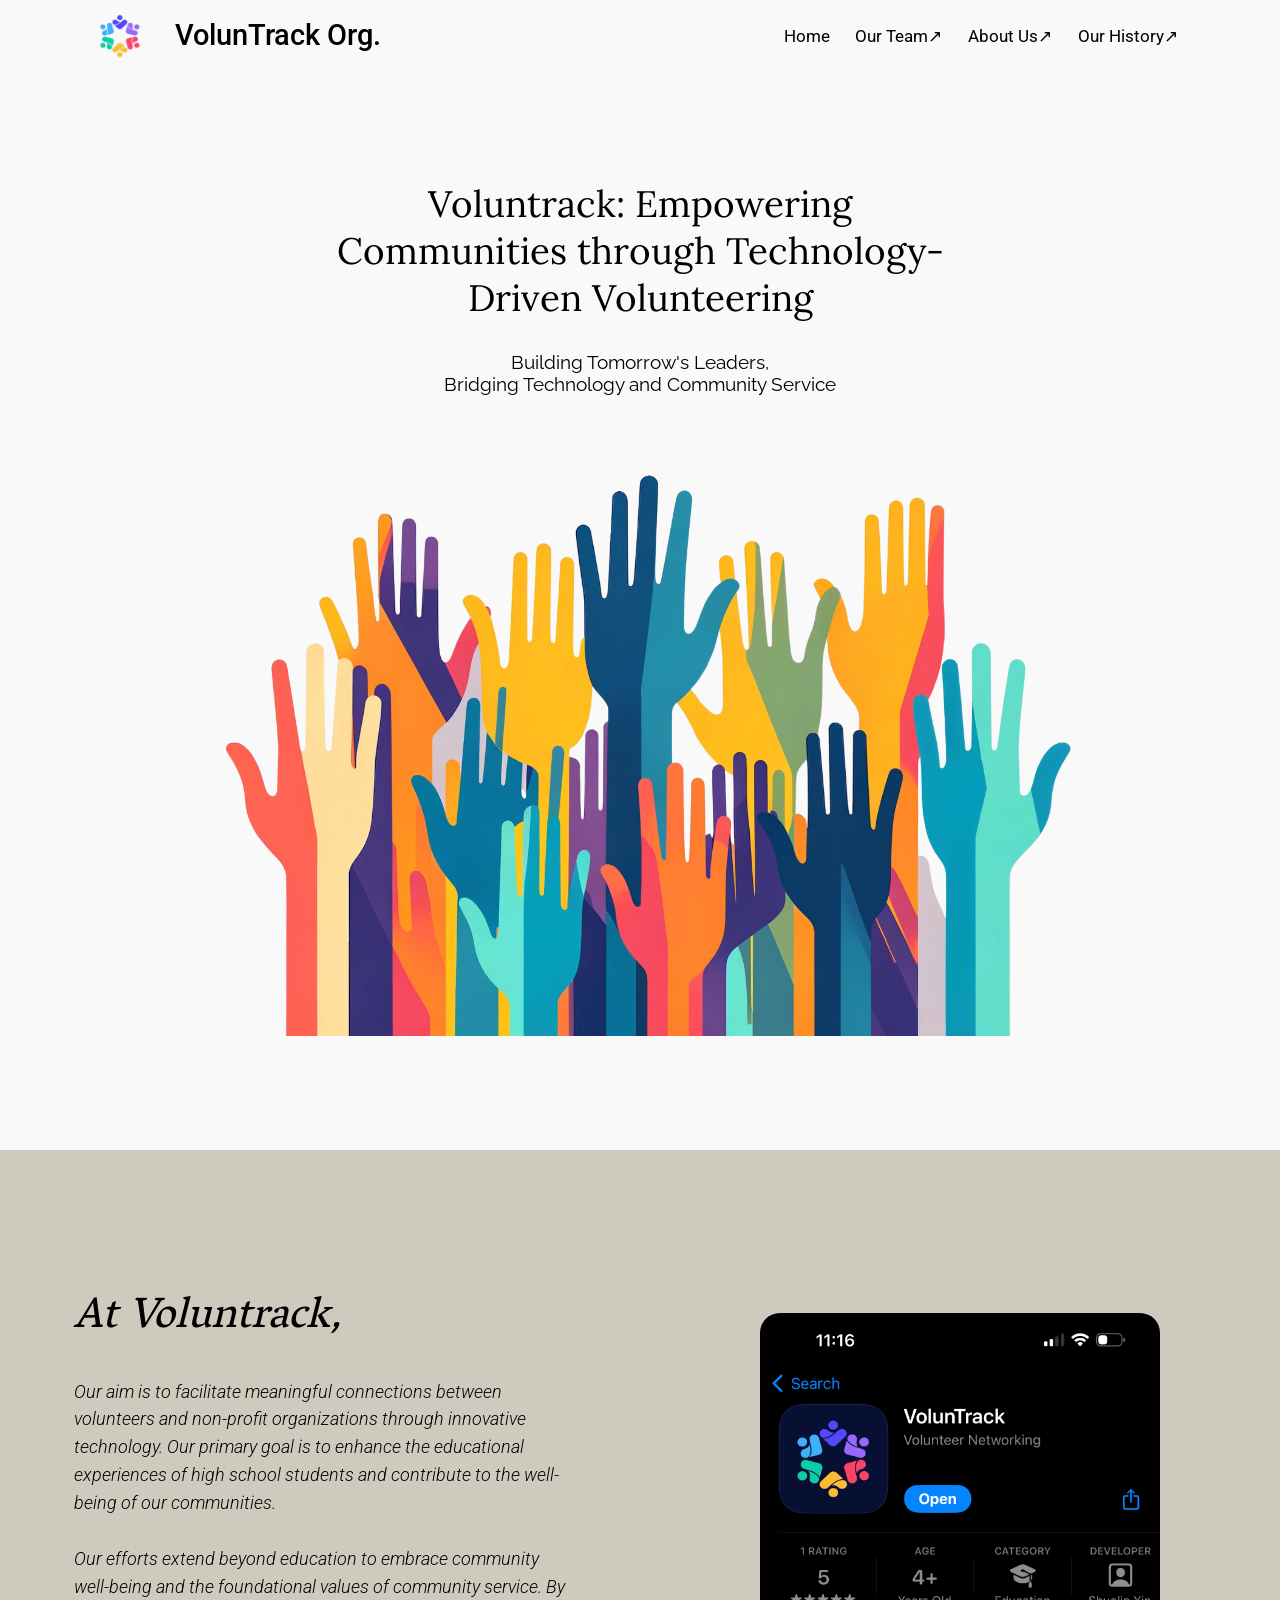
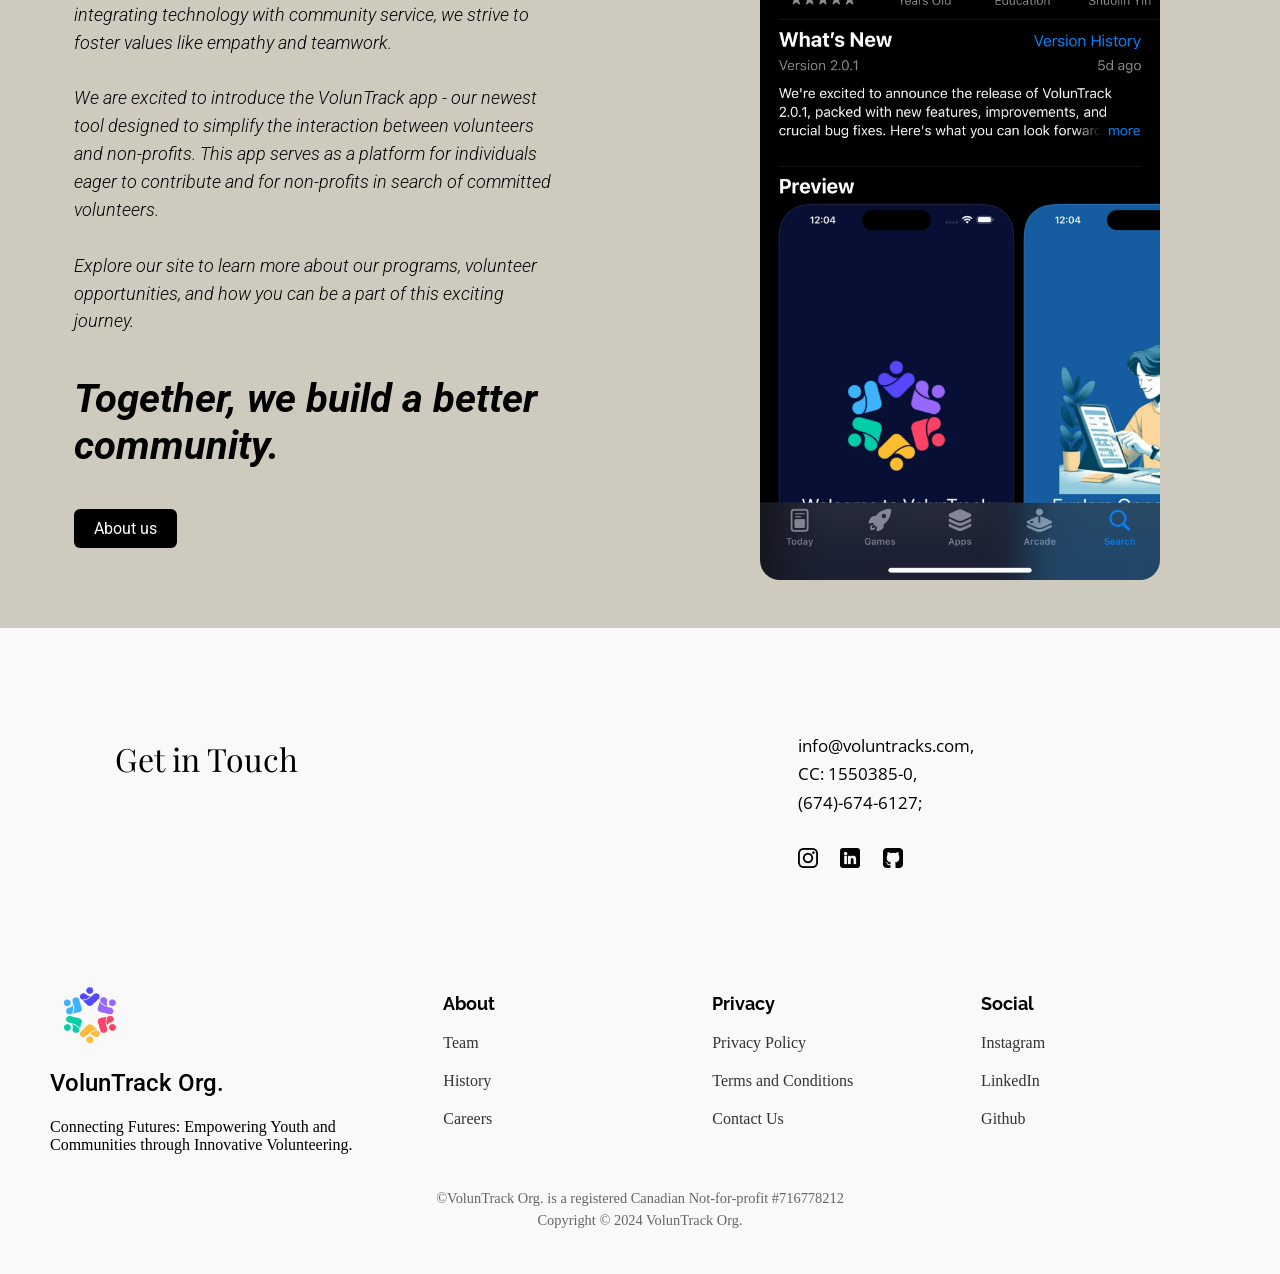
==== commit ab5b4de6: "add out team page" ====
--- a/homepage.html
+++ b/homepage.html
@@ -33,7 +33,8 @@
         <h1 id="title" draggable="true">VolunTrack Org.</h1>
         <!-- Add 3 links to the top-right corner connect to other webpages-->     
         <a class="link" id="ourhistory" href="Our history.html">Our History↗</a>
-        <a class="link" href="About us.html">About us↗</a>
+        <a class="link" href="About us.html">About Us↗</a>
+        <a class="link" href="info.html">Our Team↗</a>
         <a class="link" href="homepage.html">Home</a>
     </div>
     <!-- make a new group, add the middle text in the group-->
